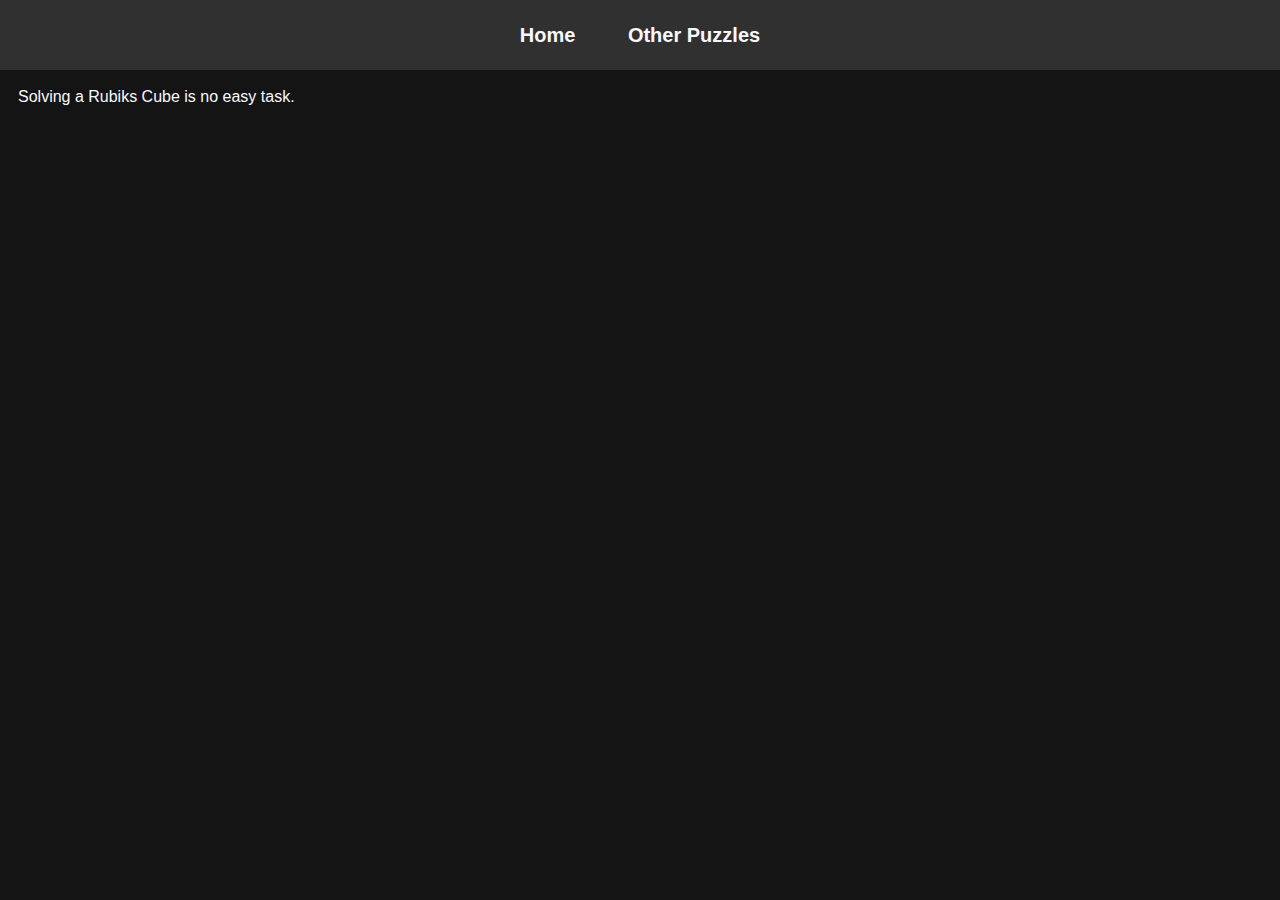
==== index.html @ 00600181 "new pages" ====
<!DOCTYPE html>
<html lang="en">
  <head>
    <meta charset="UTF-8" />
    <meta http-equiv="X-UA-Compatible" content="IE=edge" />
    <meta name="viewport" content="width=device-width, initial-scale=1.0" />
    <title>Rubiks Cube</title>
    <link rel="stylesheet" href="CSS/style.css" />
  </head>
  <body>
    <header>
      <nav>
        <ul>
          <li><a class="nav-links" href="index.html">Home</a></li>
          <li>
            <a class="nav-links" href="other_puzzles.html">Other Puzzles</a>
          </li>
        </ul>
      </nav>
      <!-- <h1>The Rubiks Cube</h1> -->
    </header>
    <main>
      <p>Solving a Rubiks Cube is no easy task.</p>
    </main>
    <!-- <footer>
      <p>&#169; PTEC</p>
    </footer> -->
  </body>
</html>
---- CSS/style.css ----
html {
  scroll-behavior: smooth;
}
body {
  line-height: 140%;
  font-family: Arial, Helvetica, sans-serif;
  font-size: 16px;
  background-color: #141414;
  color: ghostwhite;
}
header {
  height: 70px;
  width: 100%;
  text-align: center;
  position: absolute;
  top: 0;
  right: 0;
  left: 0;
  background-color: #303030;
}
header * {
  display: inline-block;
}
header ul {
  padding: 0;
  margin: 0;
}
.nav-links {
  color: ghostwhite;
  text-decoration: none;
  font-weight: bold;
  font-size: 20px;
  padding: 24px;
  transition-duration: 0.4s;
}
header a:hover {
  background-color: #4d4b4b;
}
main {
  margin-top: 60px;
  padding: 10px;
}
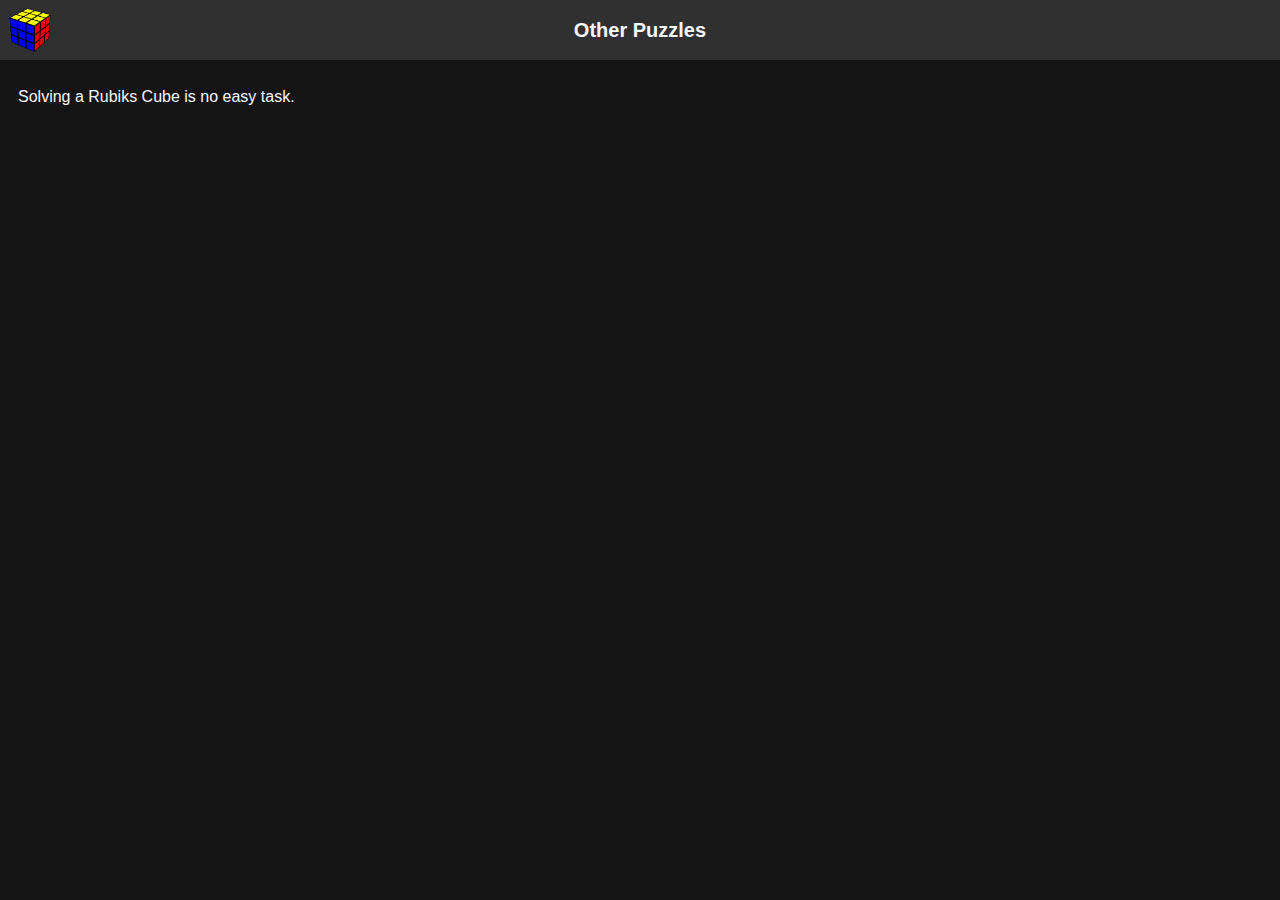
==== commit f49eae32: "added header image" ====
--- a/index.html
+++ b/index.html
@@ -9,15 +9,20 @@
   </head>
   <body>
     <header>
+      <a id="headerImg" href="index.html"
+        ><img
+          src="images/landing-3x3.png"
+          alt="picture showing a solved rubiks cube"
+          width="50px"
+          height="50px"
+      /></a>
       <nav>
         <ul>
-          <li><a class="nav-links" href="index.html">Home</a></li>
           <li>
             <a class="nav-links" href="other_puzzles.html">Other Puzzles</a>
           </li>
         </ul>
       </nav>
-      <!-- <h1>The Rubiks Cube</h1> -->
     </header>
     <main>
       <p>Solving a Rubiks Cube is no easy task.</p>
--- a/CSS/style.css
+++ b/CSS/style.css
@@ -9,7 +9,7 @@
   color: ghostwhite;
 }
 header {
-  height: 70px;
+  height: 60px;
   width: 100%;
   text-align: center;
   position: absolute;
@@ -30,11 +30,16 @@
   text-decoration: none;
   font-weight: bold;
   font-size: 20px;
-  padding: 24px;
+  padding: 19px;
   transition-duration: 0.4s;
 }
-header a:hover {
+header ul a:hover {
   background-color: #4d4b4b;
+}
+#headerImg {
+  position: absolute;
+  left: 0;
+  padding: 5px;
 }
 main {
   margin-top: 60px;
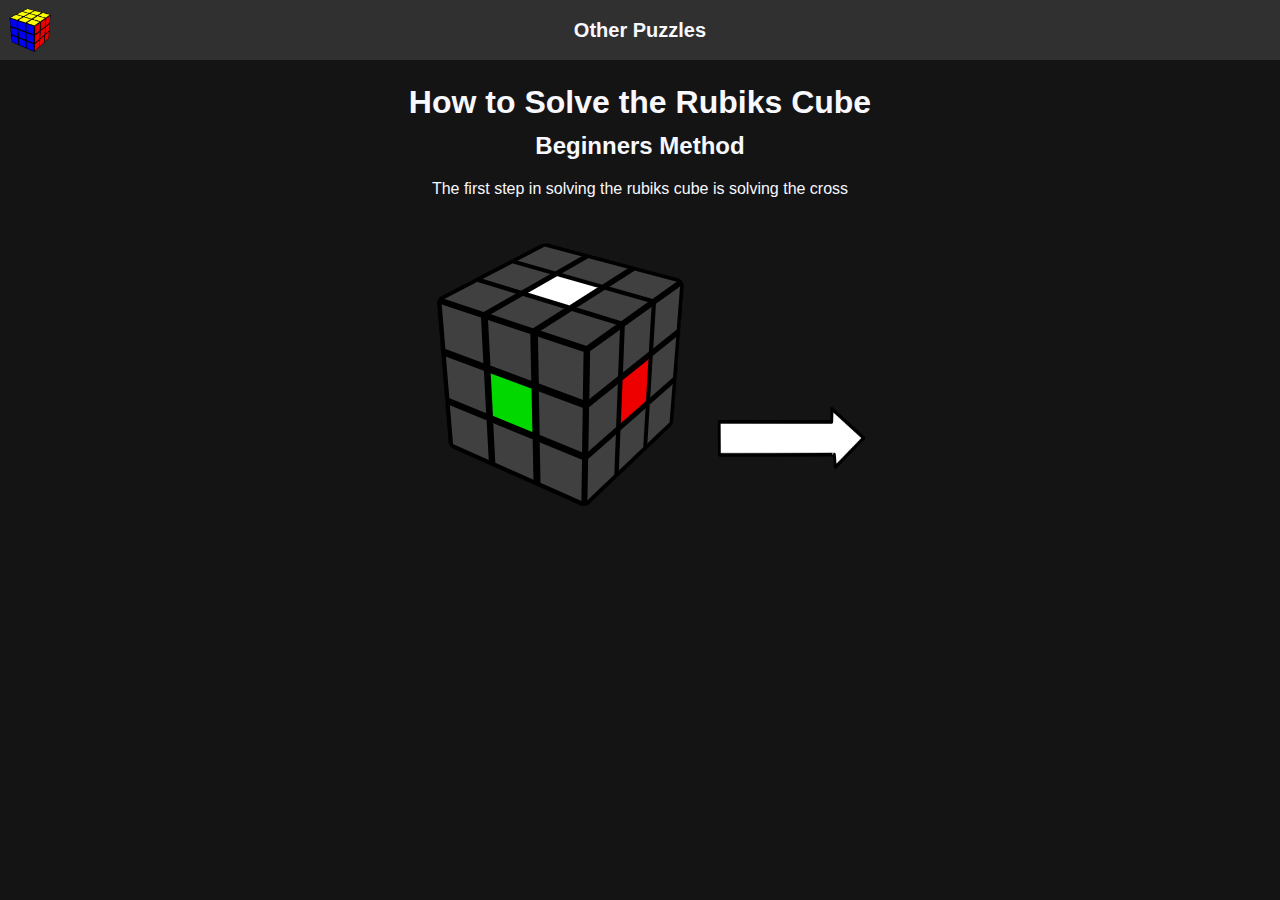
==== commit 40455793: "tutorial pictures" ====
--- a/index.html
+++ b/index.html
@@ -25,7 +25,21 @@
       </nav>
     </header>
     <main>
-      <p>Solving a Rubiks Cube is no easy task.</p>
+      <h1>How to Solve the Rubiks Cube</h1>
+      <section>
+        <h2>Beginners Method</h2>
+        <p>The first step in solving the rubiks cube is solving the cross</p>
+        <img
+          src="images/no_cross.png"
+          alt="picture showing an unsolved rubiks cube"
+        />
+        <img
+          width="150px"
+          height="200px"
+          src="images/point_to_next_step.png"
+          alt="arrow directing the user to the next step in solving the Rubiks cube"
+        />
+      </section>
     </main>
     <!-- <footer>
       <p>&#169; PTEC</p>
--- a/CSS/style.css
+++ b/CSS/style.css
@@ -44,4 +44,5 @@
 main {
   margin-top: 60px;
   padding: 10px;
+  text-align: center;
 }
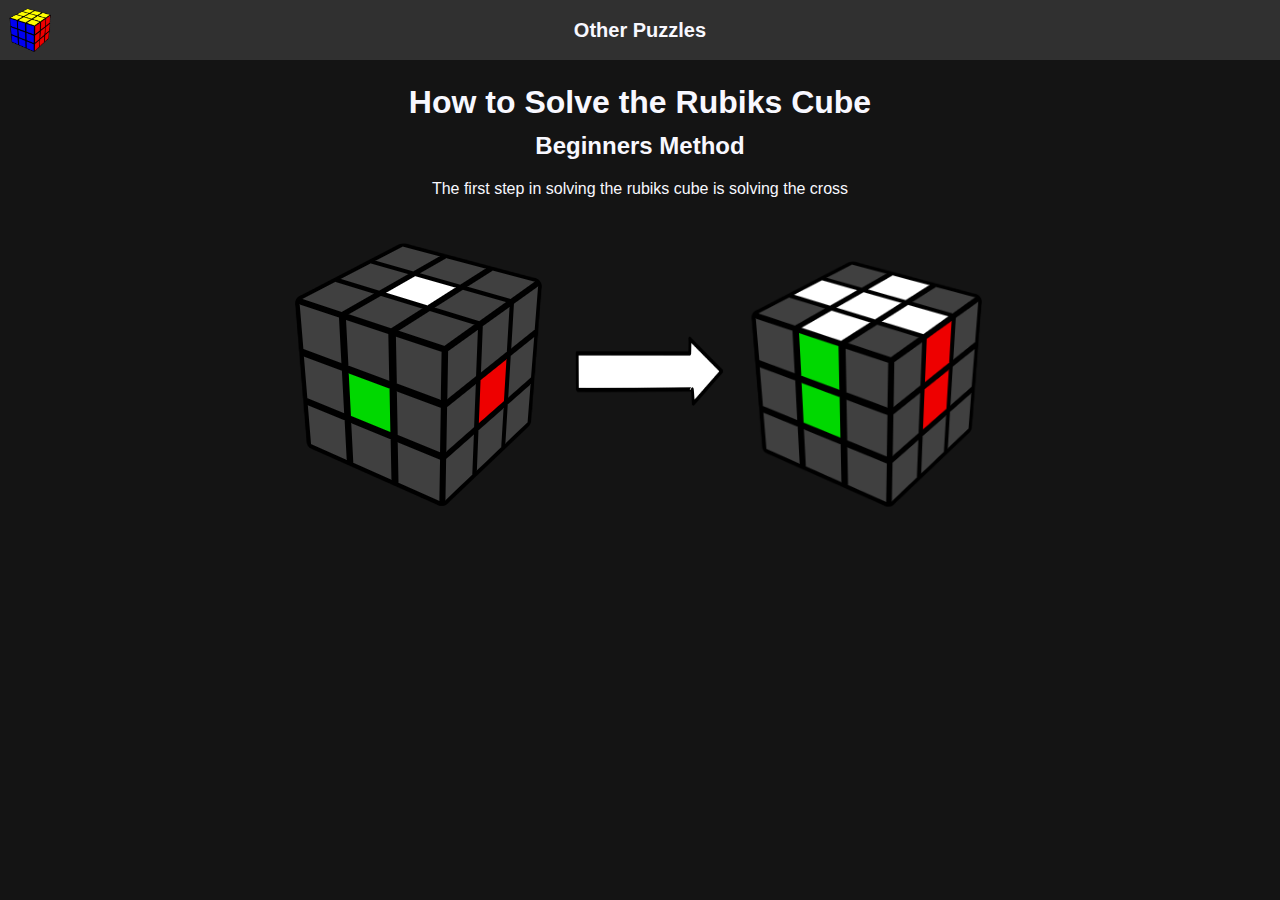
==== commit d50a5219: "cross tutorial added" ====
--- a/index.html
+++ b/index.html
@@ -34,10 +34,16 @@
           alt="picture showing an unsolved rubiks cube"
         />
         <img
+          class="next_step_arrow"
           width="150px"
-          height="200px"
+          height="70px"
           src="images/point_to_next_step.png"
           alt="arrow directing the user to the next step in solving the Rubiks cube"
+        />
+        <img
+          src="images/solved_cross.png"
+          alt="picture showing a rubiks cube with a solved cross and noting else"
+          height="280px"
         />
       </section>
     </main>
--- a/CSS/style.css
+++ b/CSS/style.css
@@ -46,3 +46,6 @@
   padding: 10px;
   text-align: center;
 }
+.next_step_arrow {
+  padding-bottom: 110px;
+}
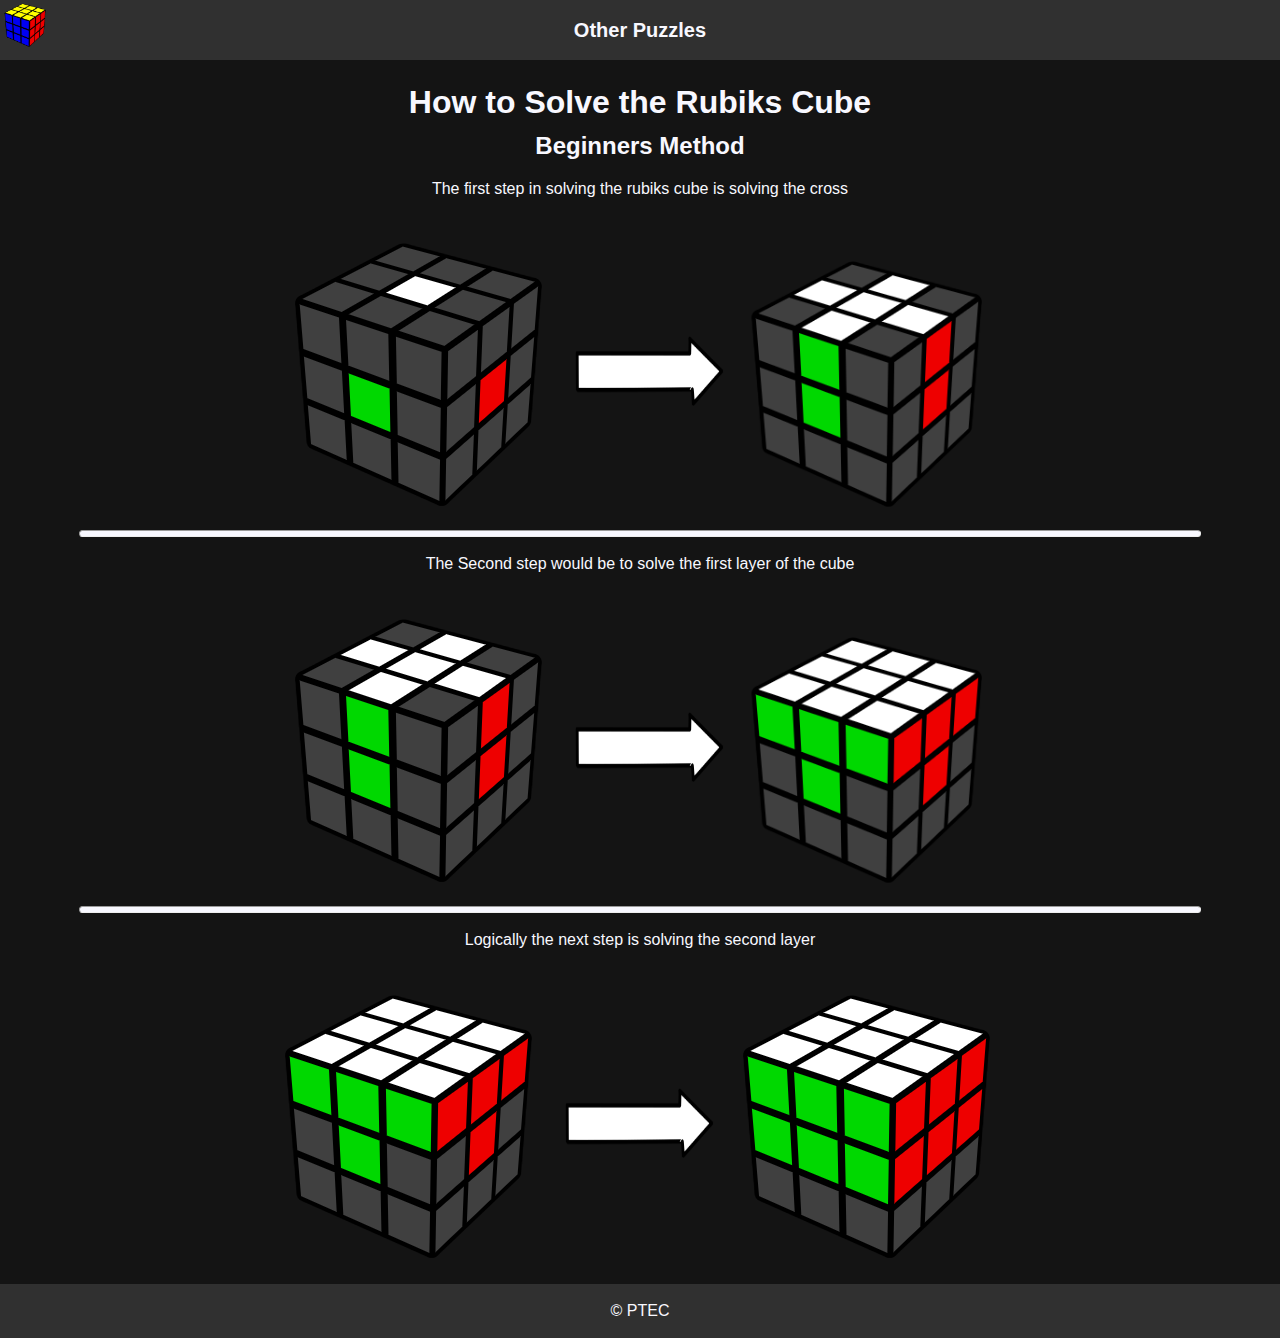
==== commit 4c36dd2b: "added footer" ====
--- a/index.html
+++ b/index.html
@@ -6,6 +6,17 @@
     <meta name="viewport" content="width=device-width, initial-scale=1.0" />
     <title>Rubiks Cube</title>
     <link rel="stylesheet" href="CSS/style.css" />
+    <style>
+      .next_step_arrow {
+        padding-bottom: 110px;
+      }
+      hr {
+        width: 90%;
+        height: 5px;
+        background-color: ghostwhite;
+        border-radius: 5px;
+      }
+    </style>
   </head>
   <body>
     <header>
@@ -28,27 +39,69 @@
       <h1>How to Solve the Rubiks Cube</h1>
       <section>
         <h2>Beginners Method</h2>
-        <p>The first step in solving the rubiks cube is solving the cross</p>
-        <img
-          src="images/no_cross.png"
-          alt="picture showing an unsolved rubiks cube"
-        />
-        <img
-          class="next_step_arrow"
-          width="150px"
-          height="70px"
-          src="images/point_to_next_step.png"
-          alt="arrow directing the user to the next step in solving the Rubiks cube"
-        />
-        <img
-          src="images/solved_cross.png"
-          alt="picture showing a rubiks cube with a solved cross and noting else"
-          height="280px"
-        />
+        <div>
+          <p>The first step in solving the rubiks cube is solving the cross</p>
+          <img
+            src="images/no_cross.png"
+            alt="picture showing an unsolved rubiks cube"
+          />
+          <img
+            class="next_step_arrow"
+            width="150px"
+            height="70px"
+            src="images/point_to_next_step.png"
+            alt="arrow directing the user to the next step in solving the Rubiks cube"
+          />
+          <img
+            src="images/solved_cross.png"
+            alt="picture showing a rubiks cube with a solved cross and noting else"
+            height="280px"
+          />
+        </div>
+        <hr />
+        <div>
+          <p>The Second step would be to solve the first layer of the cube</p>
+          <img
+            src="images/solved_cross.png"
+            alt="picture showing a rubiks cube with a solved cross and noting else"
+            height="300px"
+          />
+          <img
+            class="next_step_arrow"
+            width="150px"
+            height="70px"
+            src="images/point_to_next_step.png"
+            alt="arrow directing the user to the next step in solving the Rubiks cube"
+          />
+          <img
+            src="images/first_layer_solved.png"
+            alt="picture of one row solved on all sides of a rubiks cube"
+            height="280px"
+          />
+        </div>
+        <hr />
+        <div>
+          <p>Logically the next step is solving the second layer</p>
+          <img
+            src="images/first_layer_solved.png"
+            alt="picture of one row solved on all sides of a rubiks cube"
+          />
+          <img
+            class="next_step_arrow"
+            width="150px"
+            height="70px"
+            src="images/point_to_next_step.png"
+            alt="arrow directing the user to the next step in solving the Rubiks cube"
+          />
+          <img
+            src="images/second_layer_solved.png"
+            alt="picture showing 2 rows solved no all sides of a rubiks cube"
+          />
+        </div>
       </section>
     </main>
-    <!-- <footer>
+    <footer>
       <p>&#169; PTEC</p>
-    </footer> -->
+    </footer>
   </body>
 </html>
--- a/CSS/style.css
+++ b/CSS/style.css
@@ -39,13 +39,18 @@
 #headerImg {
   position: absolute;
   left: 0;
-  padding: 5px;
+  top: 0;
+  padding: 0px;
 }
 main {
   margin-top: 60px;
   padding: 10px;
   text-align: center;
 }
-.next_step_arrow {
-  padding-bottom: 110px;
+footer {
+  position: absolute;
+  right: 0;
+  left: 0;
+  background-color: #303030;
+  text-align: center;
 }
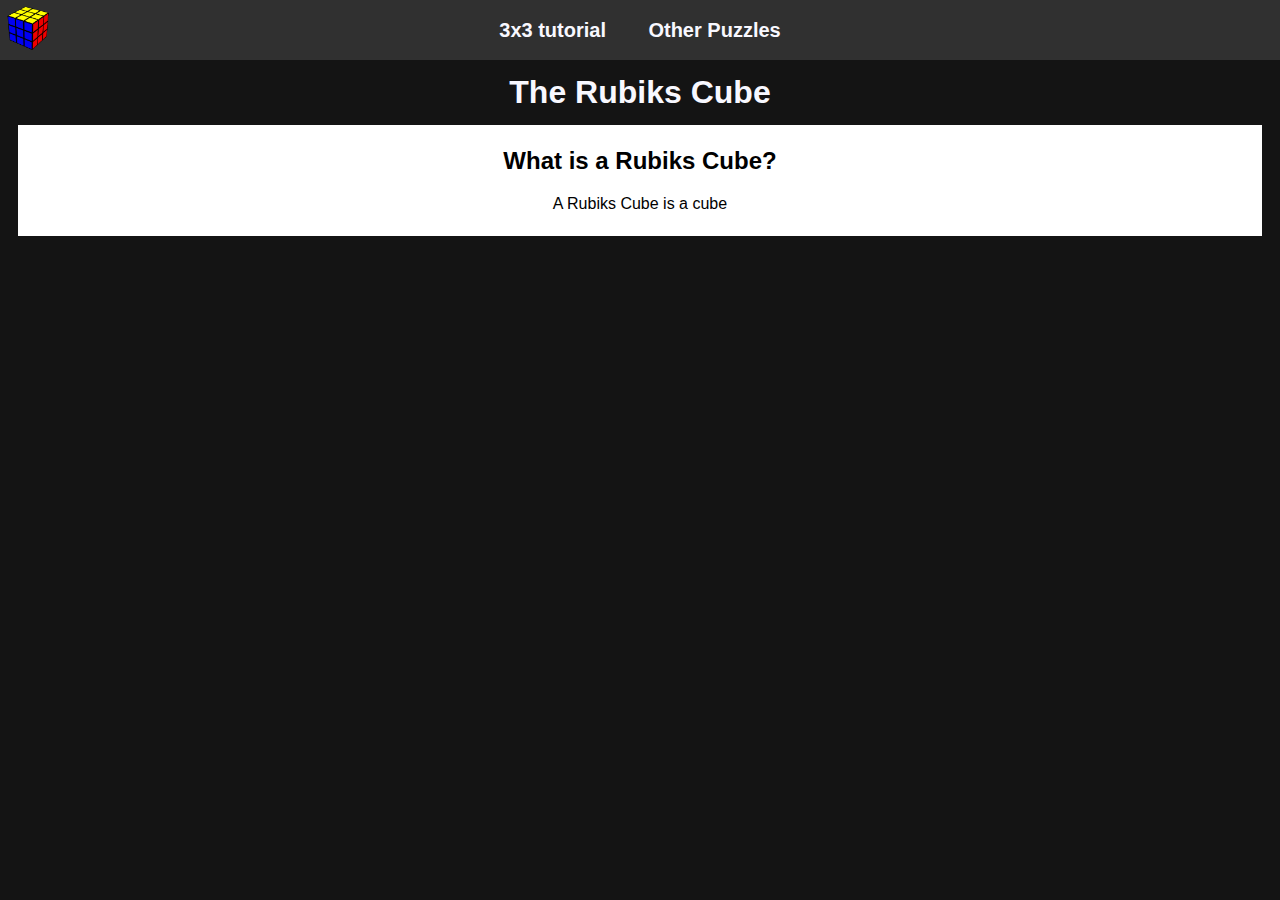
==== commit db7c24fc: "added rubiks cube explaination page" ====
--- a/index.html
+++ b/index.html
@@ -4,19 +4,8 @@
     <meta charset="UTF-8" />
     <meta http-equiv="X-UA-Compatible" content="IE=edge" />
     <meta name="viewport" content="width=device-width, initial-scale=1.0" />
-    <title>Rubiks Cube</title>
     <link rel="stylesheet" href="CSS/style.css" />
-    <style>
-      .next_step_arrow {
-        padding-bottom: 110px;
-      }
-      hr {
-        width: 90%;
-        height: 5px;
-        background-color: ghostwhite;
-        border-radius: 5px;
-      }
-    </style>
+    <title>3x3_tutorial</title>
   </head>
   <body>
     <header>
@@ -30,78 +19,20 @@
       <nav>
         <ul>
           <li>
+            <a class="nav-links" href="3x3_tutorial.html">3x3 tutorial</a>
             <a class="nav-links" href="other_puzzles.html">Other Puzzles</a>
           </li>
         </ul>
       </nav>
     </header>
     <main>
-      <h1>How to Solve the Rubiks Cube</h1>
+      <h1>The Rubiks Cube</h1>
       <section>
-        <h2>Beginners Method</h2>
-        <div>
-          <p>The first step in solving the rubiks cube is solving the cross</p>
-          <img
-            src="images/no_cross.png"
-            alt="picture showing an unsolved rubiks cube"
-          />
-          <img
-            class="next_step_arrow"
-            width="150px"
-            height="70px"
-            src="images/point_to_next_step.png"
-            alt="arrow directing the user to the next step in solving the Rubiks cube"
-          />
-          <img
-            src="images/solved_cross.png"
-            alt="picture showing a rubiks cube with a solved cross and noting else"
-            height="280px"
-          />
-        </div>
-        <hr />
-        <div>
-          <p>The Second step would be to solve the first layer of the cube</p>
-          <img
-            src="images/solved_cross.png"
-            alt="picture showing a rubiks cube with a solved cross and noting else"
-            height="300px"
-          />
-          <img
-            class="next_step_arrow"
-            width="150px"
-            height="70px"
-            src="images/point_to_next_step.png"
-            alt="arrow directing the user to the next step in solving the Rubiks cube"
-          />
-          <img
-            src="images/first_layer_solved.png"
-            alt="picture of one row solved on all sides of a rubiks cube"
-            height="280px"
-          />
-        </div>
-        <hr />
-        <div>
-          <p>Logically the next step is solving the second layer</p>
-          <img
-            src="images/first_layer_solved.png"
-            alt="picture of one row solved on all sides of a rubiks cube"
-          />
-          <img
-            class="next_step_arrow"
-            width="150px"
-            height="70px"
-            src="images/point_to_next_step.png"
-            alt="arrow directing the user to the next step in solving the Rubiks cube"
-          />
-          <img
-            src="images/second_layer_solved.png"
-            alt="picture showing 2 rows solved no all sides of a rubiks cube"
-          />
+        <div id="what-is-a-rubiks-cube">
+          <h2>What is a Rubiks Cube?</h2>
+          <p>A Rubiks Cube is a cube</p>
         </div>
       </section>
     </main>
-    <footer>
-      <p>&#169; PTEC</p>
-    </footer>
   </body>
 </html>
--- a/CSS/style.css
+++ b/CSS/style.css
@@ -40,12 +40,17 @@
   position: absolute;
   left: 0;
   top: 0;
-  padding: 0px;
+  padding: 3px;
 }
 main {
-  margin-top: 60px;
+  margin-top: 50px;
   padding: 10px;
   text-align: center;
+}
+#what-is-a-rubiks-cube {
+  color: black;
+  background-color: white;
+  padding: 5px;
 }
 footer {
   position: absolute;
